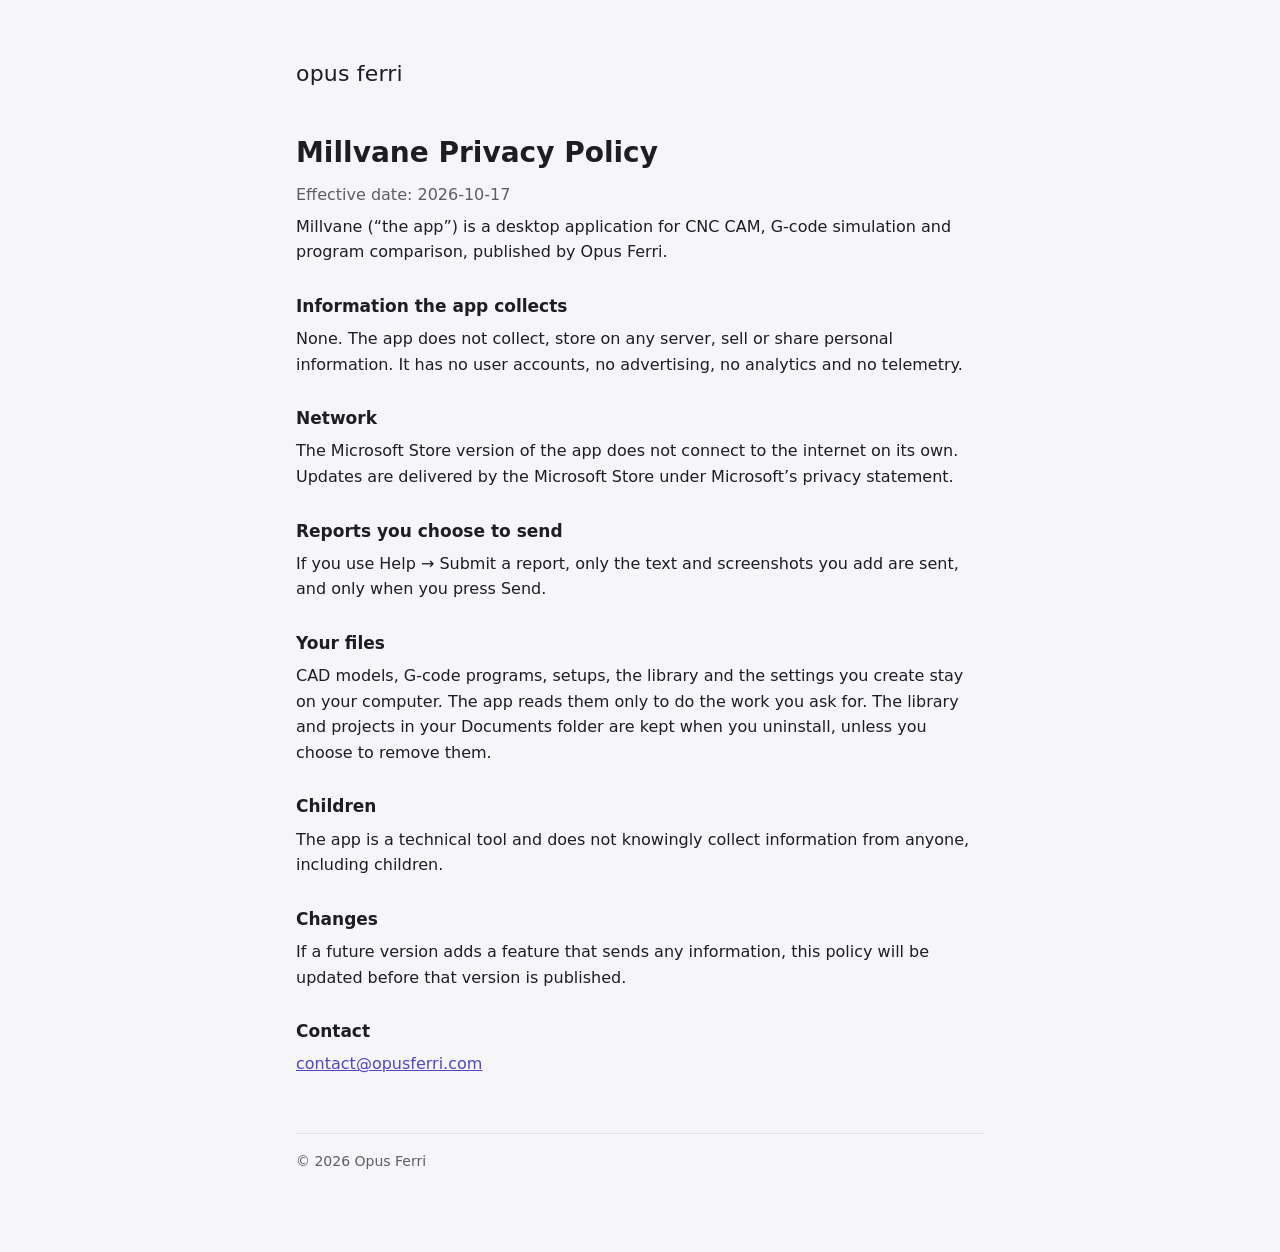
==== privacy/index.html @ 2afd16db "opusferri.com: start page and Millvane privacy policy Co-Authored-By: Claude Opus 5.5 <noreply@anthr" ====
<!doctype html>
<html lang="en"><head><meta charset="utf-8"><meta name="viewport" content="width=device-width,initial-scale=1">
<title>Millvane privacy policy</title><link rel="stylesheet" href="/style.css"></head>
<body><main>
<div class="brand"><a href="/" style="color:inherit;text-decoration:none">opus ferri</a></div>
<h1>Millvane Privacy Policy</h1>
<p class="muted">Effective date: 2026-10-17</p>
<p>Millvane (“the app”) is a desktop application for CNC CAM, G-code simulation and program comparison, published by Opus Ferri.</p>
<h2>Information the app collects</h2>
<p>None. The app does not collect, store on any server, sell or share personal information. It has no user accounts, no advertising, no analytics and no telemetry.</p>
<h2>Network</h2>
<p>The Microsoft Store version of the app does not connect to the internet on its own. Updates are delivered by the Microsoft Store under Microsoft’s privacy statement.</p>
<h2>Reports you choose to send</h2>
<p>If you use Help → Submit a report, only the text and screenshots you add are sent, and only when you press Send.</p>
<h2>Your files</h2>
<p>CAD models, G-code programs, setups, the library and the settings you create stay on your computer. The app reads them only to do the work you ask for. The library and projects in your Documents folder are kept when you uninstall, unless you choose to remove them.</p>
<h2>Children</h2>
<p>The app is a technical tool and does not knowingly collect information from anyone, including children.</p>
<h2>Changes</h2>
<p>If a future version adds a feature that sends any information, this policy will be updated before that version is published.</p>
<h2>Contact</h2>
<p><a href="mailto:contact@opusferri.com">contact@opusferri.com</a></p>
<footer>© 2026 Opus Ferri</footer>
</main></body></html>
---- style.css ----
:root{--bg:#f6f6f8;--fg:#1d1d22;--muted:#5d5d68;--line:#e2e2e8;--accent:#4f46c8}
@media (prefers-color-scheme:dark){:root{--bg:#16161a;--fg:#ececf1;--muted:#a0a0ad;--line:#2c2c34;--accent:#8b84ff}}
*{box-sizing:border-box}html{background:var(--bg)}
body{margin:0;font:16px/1.6 system-ui,-apple-system,"Segoe UI",Roboto,sans-serif;color:var(--fg);background:var(--bg)}
main{max-width:720px;margin:0 auto;padding:56px 16px 80px}
h1{font-size:28px;font-weight:600;margin:0 0 4px}h2{font-size:17px;font-weight:600;margin:28px 0 4px}
p{margin:6px 0}.muted{color:var(--muted)}a{color:var(--accent)}
.brand{font-size:22px;font-weight:500;letter-spacing:.2px;margin-bottom:40px}
footer{margin-top:56px;padding-top:16px;border-top:1px solid var(--line);color:var(--muted);font-size:14px}
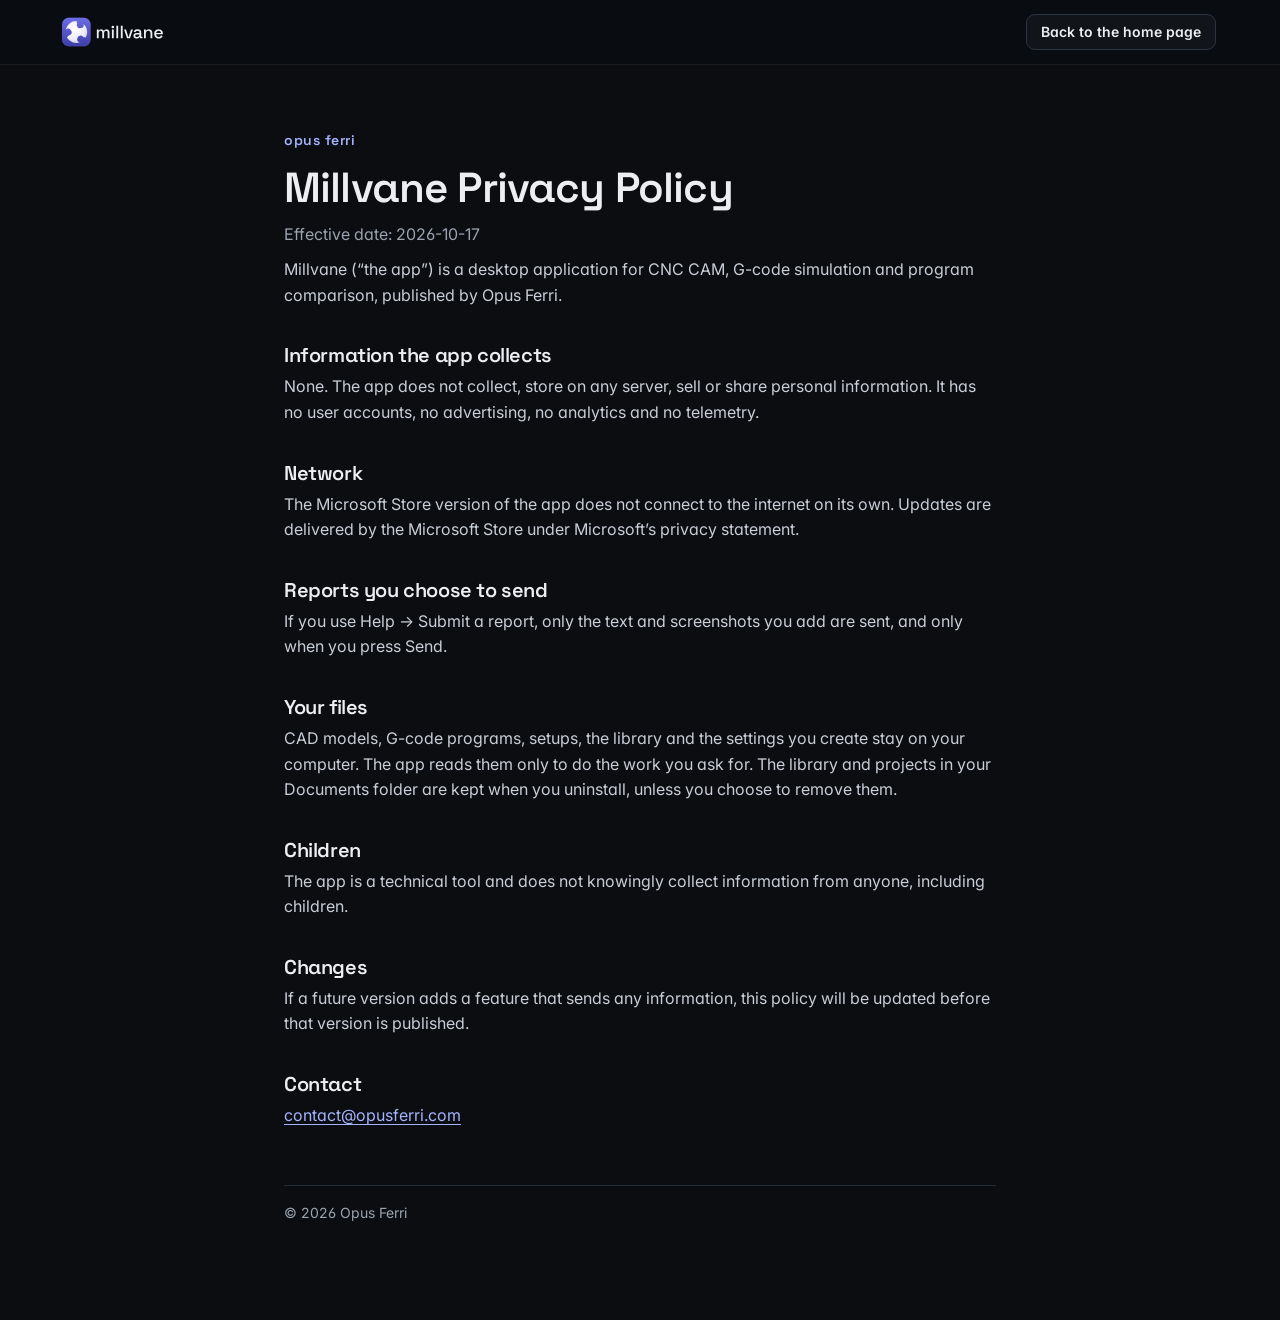
==== commit 2b83d238: "opusferri.com: millvane product site New home page for millvane by opus ferri: hero with a live thre" ====
--- a/privacy/index.html
+++ b/privacy/index.html
@@ -1,7 +1,19 @@
 <!doctype html>
 <html lang="en"><head><meta charset="utf-8"><meta name="viewport" content="width=device-width,initial-scale=1">
-<title>Millvane privacy policy</title><link rel="stylesheet" href="/style.css"></head>
-<body><main>
+<title>Millvane privacy policy</title>
+<meta name="theme-color" content="#0b0d11">
+<link rel="icon" href="/favicon.svg" type="image/svg+xml">
+<link rel="icon" href="/favicon.ico" sizes="any">
+<link rel="apple-touch-icon" href="/apple-touch-icon.png">
+<link rel="stylesheet" href="/style.css"></head>
+<body>
+<header class="nav">
+  <div class="wrap nav-in">
+    <a class="logo" href="/" aria-label="millvane home"><img src="/assets/brand/millvane-dark.svg" alt="millvane" width="388" height="144"></a>
+    <a class="btn btn-sm btn-ghost" href="/">Back to the home page</a>
+  </div>
+</header>
+<main class="doc">
 <div class="brand"><a href="/" style="color:inherit;text-decoration:none">opus ferri</a></div>
 <h1>Millvane Privacy Policy</h1>
 <p class="muted">Effective date: 2026-10-17</p>
--- a/style.css
+++ b/style.css
@@ -1,9 +1,340 @@
-:root{--bg:#f6f6f8;--fg:#1d1d22;--muted:#5d5d68;--line:#e2e2e8;--accent:#4f46c8}
-@media (prefers-color-scheme:dark){:root{--bg:#16161a;--fg:#ececf1;--muted:#a0a0ad;--line:#2c2c34;--accent:#8b84ff}}
-*{box-sizing:border-box}html{background:var(--bg)}
-body{margin:0;font:16px/1.6 system-ui,-apple-system,"Segoe UI",Roboto,sans-serif;color:var(--fg);background:var(--bg)}
-main{max-width:720px;margin:0 auto;padding:56px 16px 80px}
-h1{font-size:28px;font-weight:600;margin:0 0 4px}h2{font-size:17px;font-weight:600;margin:28px 0 4px}
-p{margin:6px 0}.muted{color:var(--muted)}a{color:var(--accent)}
-.brand{font-size:22px;font-weight:500;letter-spacing:.2px;margin-bottom:40px}
-footer{margin-top:56px;padding-top:16px;border-top:1px solid var(--line);color:var(--muted);font-size:14px}
+/* opusferri.com — millvane by opus ferri */
+@font-face{font-family:"Inter";src:url(/fonts/Inter.woff2) format("woff2");font-weight:100 900;font-style:normal;font-display:swap}
+@font-face{font-family:"Space Grotesk";src:url(/fonts/SpaceGrotesk.woff2) format("woff2");font-weight:300 700;font-style:normal;font-display:swap}
+
+:root{
+  --bg:#0b0d11;--bg2:#0f1218;--panel:#141821;--panel2:#191e28;--line:#232935;--line2:#2e3542;
+  --fg:#eceef2;--fg2:#c9ced6;--muted:#9aa3af;--dim:#6f7886;
+  --iris:#5151cd;--iris-hi:#6c6ce6;--iris-l:#a5b4ff;--iris-glow:rgba(108,108,230,.35);
+  --red:#ff5d5f;--yellow:#f5c84b;--blue:#5aa2ff;--green:#5ec48a;
+  --r:14px;--r-sm:9px;
+  --sans:"Inter",system-ui,-apple-system,"Segoe UI",Roboto,sans-serif;
+  --disp:"Space Grotesk","Inter",system-ui,sans-serif;
+  --mono:ui-monospace,"Cascadia Mono","Segoe UI Mono",Consolas,"SFMono-Regular",Menlo,monospace;
+}
+*,*::before,*::after{box-sizing:border-box}
+html{background:var(--bg);scroll-behavior:smooth;-webkit-text-size-adjust:100%;scroll-padding-top:76px}
+@media (prefers-reduced-motion:reduce){html{scroll-behavior:auto}}
+body{margin:0;font:16px/1.6 var(--sans);color:var(--fg);background:var(--bg);overflow-x:hidden;-webkit-font-smoothing:antialiased;font-feature-settings:"cv11","ss01"}
+img,svg,canvas{display:block;max-width:100%}
+a{color:var(--iris-l);text-underline-offset:3px}
+a:hover{color:#c7cfff}
+:focus-visible{outline:2px solid var(--iris-l);outline-offset:3px;border-radius:6px}
+h1,h2,h3{font-family:var(--disp);font-weight:600;letter-spacing:-.02em;line-height:1.1;margin:0}
+p{margin:0 0 1em}
+.sr{position:absolute;width:1px;height:1px;padding:0;margin:-1px;overflow:hidden;clip:rect(0 0 0 0);white-space:nowrap;border:0}
+.skip{position:absolute;left:16px;top:-60px;z-index:100;background:var(--iris);color:#fff;padding:10px 14px;border-radius:8px}
+.skip:focus{top:12px}
+.wrap{max-width:1200px;margin:0 auto;padding:0 24px}
+.narrow{max-width:820px}
+
+/* buttons */
+.btn{display:inline-flex;align-items:center;justify-content:center;gap:8px;min-height:46px;padding:0 22px;border-radius:11px;
+  background:linear-gradient(180deg,var(--iris-hi),var(--iris));color:#fff;font-weight:600;font-size:15px;text-decoration:none;
+  border:1px solid #7a7af0;box-shadow:0 8px 24px -10px var(--iris-glow),inset 0 1px 0 rgba(255,255,255,.18);transition:transform .15s,box-shadow .15s,filter .15s;white-space:nowrap}
+.btn:hover{color:#fff;filter:brightness(1.08);transform:translateY(-1px);box-shadow:0 12px 30px -10px var(--iris-glow),inset 0 1px 0 rgba(255,255,255,.2)}
+.btn-ghost{background:rgba(255,255,255,.03);border-color:var(--line2);box-shadow:none;color:var(--fg)}
+.btn-ghost:hover{background:rgba(255,255,255,.07);box-shadow:none}
+.btn-sm{min-height:36px;padding:0 14px;font-size:14px;border-radius:9px}
+.btn-lg{min-height:54px;padding:0 28px;font-size:16px}
+
+/* nav */
+.nav{position:sticky;top:0;z-index:50;background:rgba(11,13,17,.72);backdrop-filter:saturate(1.4) blur(14px);-webkit-backdrop-filter:saturate(1.4) blur(14px);border-bottom:1px solid rgba(255,255,255,.06)}
+.nav-in{display:flex;align-items:center;justify-content:space-between;height:64px}
+.logo img{height:46px;width:auto;margin-left:-9px}
+.links{display:flex;align-items:center;gap:26px}
+.links a{color:var(--fg2);text-decoration:none;font-size:14.5px;font-weight:500}
+.links a:hover{color:#fff}
+.links a.btn{color:#fff}
+.menu-btn{display:none;background:none;border:1px solid var(--line2);border-radius:9px;width:42px;height:38px;color:var(--fg);cursor:pointer;padding:0}
+.bars,.bars::before,.bars::after{display:block;width:18px;height:2px;background:currentColor;border-radius:2px;margin:auto;position:relative;transition:transform .2s,opacity .2s}
+.bars::before,.bars::after{content:"";position:absolute;left:0}
+.bars::before{top:-6px}.bars::after{top:6px}
+.menu-btn[aria-expanded="true"] .bars{background:transparent}
+.menu-btn[aria-expanded="true"] .bars::before{transform:translateY(6px) rotate(45deg)}
+.menu-btn[aria-expanded="true"] .bars::after{transform:translateY(-6px) rotate(-45deg)}
+
+/* hero */
+.hero{position:relative;padding:64px 0 56px;overflow:hidden}
+.hero-bg{position:absolute;inset:0;pointer-events:none;
+  background:
+    radial-gradient(900px 520px at 78% 38%,rgba(81,81,205,.20),transparent 60%),
+    radial-gradient(700px 400px at 10% 0%,rgba(165,180,255,.07),transparent 60%),
+    linear-gradient(180deg,#0d1016,var(--bg) 90%)}
+.hero-bg::after{content:"";position:absolute;inset:0;
+  background-image:linear-gradient(rgba(255,255,255,.035) 1px,transparent 1px),linear-gradient(90deg,rgba(255,255,255,.035) 1px,transparent 1px);
+  background-size:48px 48px;mask-image:radial-gradient(ellipse 80% 70% at 60% 40%,#000 30%,transparent 80%);-webkit-mask-image:radial-gradient(ellipse 80% 70% at 60% 40%,#000 30%,transparent 80%)}
+.hero-in{position:relative;display:grid;grid-template-columns:minmax(0,1fr) minmax(0,1.22fr);gap:48px;align-items:center}
+.status{display:inline-flex;align-items:center;gap:9px;font-size:13px;font-weight:500;color:var(--fg2);border:1px solid var(--line2);background:rgba(255,255,255,.03);border-radius:99px;padding:5px 13px 5px 11px;margin-bottom:22px}
+.dot{width:8px;height:8px;border-radius:50%;background:var(--iris-l);box-shadow:0 0 0 0 rgba(165,180,255,.6);animation:pulse 2.4s infinite}
+@keyframes pulse{0%{box-shadow:0 0 0 0 rgba(165,180,255,.55)}70%{box-shadow:0 0 0 9px rgba(165,180,255,0)}100%{box-shadow:0 0 0 0 rgba(165,180,255,0)}}
+.hero h1{font-size:clamp(40px,4.6vw,62px);letter-spacing:-.035em;margin-bottom:22px}
+.grad{background:linear-gradient(100deg,#fff 0%,var(--iris-l) 55%,#8b8cf2 100%);-webkit-background-clip:text;background-clip:text;color:transparent}
+.lead{font-size:clamp(17px,1.5vw,19px);color:var(--fg2);max-width:34em;margin-bottom:30px}
+.cta{display:flex;flex-wrap:wrap;gap:12px;margin-bottom:30px}
+.chips{display:flex;flex-wrap:wrap;gap:8px;list-style:none;margin:0;padding:0}
+.chips li{font-size:12.5px;color:var(--muted);border:1px solid var(--line);border-radius:7px;padding:3px 9px;background:rgba(255,255,255,.02)}
+
+.hero-vis{margin:0;min-width:0}
+.stage{display:block;position:relative;aspect-ratio:4/3;border-radius:20px;overflow:hidden;
+  background:radial-gradient(120% 90% at 50% 30%,#1a1f2a 0%,#0e1117 70%);border:1px solid var(--line);
+  box-shadow:0 40px 80px -40px rgba(0,0,0,.8),0 0 0 1px rgba(255,255,255,.02) inset}
+.stage .poster,.stage canvas{position:absolute;inset:0;width:100%;height:100%;object-fit:cover}
+.stage canvas{opacity:0;transition:opacity .6s}
+.stage.live canvas{opacity:1}
+.stage.live .poster{opacity:0;transition:opacity .6s .2s}
+.hud{position:absolute;font-family:var(--mono);font-size:12px;color:var(--fg2);background:rgba(12,14,19,.72);backdrop-filter:blur(8px);-webkit-backdrop-filter:blur(8px);border:1px solid rgba(255,255,255,.08);border-radius:10px}
+.hud-op{left:14px;top:14px;padding:7px 11px;display:flex;flex-wrap:wrap;gap:4px 8px;align-items:center;max-width:calc(100% - 150px)}
+.hud-k{color:#fff;background:var(--iris);border-radius:4px;padding:0 5px;font-weight:600;font-size:11px}
+.hud-t{color:var(--muted);flex-basis:100%}
+.hud-dro{right:14px;top:14px;padding:8px 12px;display:grid;gap:1px;min-width:118px}
+.hud-dro div{display:flex;justify-content:space-between;gap:12px}
+.hud-dro span{color:var(--iris-l);font-weight:600}
+.hud-dro b{font-weight:500;color:#fff;font-variant-numeric:tabular-nums}
+.hud-code{left:14px;bottom:14px;width:min(330px,calc(100% - 28px));padding:0;overflow:hidden}
+.code-h{display:flex;justify-content:space-between;padding:6px 11px;border-bottom:1px solid rgba(255,255,255,.07);color:var(--muted);font-size:11px}
+.sim-on{display:inline-flex;align-items:center;gap:6px;color:var(--iris-l)}
+.sim-on i{width:6px;height:6px;border-radius:50%;background:var(--iris-l);animation:pulse 1.6s infinite}
+.code{list-style:none;margin:0;padding:6px 0;height:calc(7 * 19px + 12px);overflow:hidden;position:relative}
+.code li{height:19px;line-height:19px;padding:0 11px;white-space:nowrap;overflow:hidden;text-overflow:ellipsis;color:#8a93a1}
+.code li.on{background:rgba(81,81,205,.28);color:#fff;box-shadow:inset 2px 0 0 var(--iris-l)}
+.code li .c{color:#6b7484}
+.pause{position:absolute;right:14px;bottom:14px;width:34px;height:34px;border-radius:9px;border:1px solid rgba(255,255,255,.1);background:rgba(12,14,19,.72);color:var(--fg2);cursor:pointer;display:grid;place-items:center;padding:0}
+.pause[hidden]{display:none}
+.pause svg{width:14px;height:14px;fill:currentColor}
+.pause .p2{display:none}
+.pause[aria-pressed="true"] .p1{display:none}.pause[aria-pressed="true"] .p2{display:block}
+.pause:hover{color:#fff}
+
+/* strip */
+.strip{border-top:1px solid var(--line);border-bottom:1px solid var(--line);background:var(--bg2)}
+.strip-in{display:grid;grid-template-columns:repeat(4,1fr)}
+.strip-in div{padding:22px 20px;border-left:1px solid var(--line);display:flex;flex-direction:column;gap:2px}
+.strip-in div:first-child{border-left:0;padding-left:0}
+.strip-in b{font-family:var(--disp);font-weight:600;font-size:17px}
+.strip-in span{font-size:14px;color:var(--muted)}
+
+/* sections */
+.sec{padding:110px 0}
+.sec-alt{background:linear-gradient(180deg,var(--bg2),var(--bg) 100%);border-top:1px solid var(--line)}
+.sec-h{max-width:760px;margin-bottom:54px}
+.eyebrow{font-size:13px;font-weight:600;letter-spacing:.12em;text-transform:uppercase;color:var(--iris-l);margin-bottom:14px}
+.eyebrow .pill{height:36px;width:auto;margin:-8px 0 -8px -8px}
+.sec h2{font-size:clamp(30px,3.6vw,46px);margin-bottom:18px}
+.sec-h p,.split-t>p{color:var(--fg2);font-size:17.5px}
+.ex,.split-t>p.ex{font-size:12px;color:var(--dim);margin:12px 0 0;letter-spacing:.02em}
+
+/* feature grid */
+.grid{display:grid;grid-template-columns:repeat(3,1fr);gap:18px}
+.card{position:relative;background:linear-gradient(180deg,var(--panel2),var(--panel));border:1px solid var(--line);border-radius:var(--r);padding:26px 26px 22px;transition:border-color .2s,transform .2s,box-shadow .2s;overflow:hidden}
+.card::before{content:"";position:absolute;inset:0;background:radial-gradient(400px 160px at var(--mx,50%) -20%,rgba(108,108,230,.14),transparent 70%);opacity:0;transition:opacity .25s;pointer-events:none}
+.card:hover{border-color:#3a4256;transform:translateY(-2px);box-shadow:0 20px 40px -24px rgba(0,0,0,.7)}
+.card:hover::before{opacity:1}
+.card h3{font-size:19px;margin:16px 0 8px}
+.card p{color:var(--muted);font-size:15px;margin:0}
+.ic{width:40px;height:40px;padding:7px;border-radius:10px;background:rgba(81,81,205,.14);border:1px solid rgba(165,180,255,.18);fill:none;stroke:var(--iris-l);stroke-width:1.7;stroke-linecap:round;stroke-linejoin:round}
+
+/* workflow */
+.steps{list-style:none;margin:0;padding:0;display:grid;grid-template-columns:repeat(3,1fr);gap:22px;counter-reset:s;position:relative}
+.step{background:var(--panel);border:1px solid var(--line);border-radius:var(--r);overflow:hidden;display:flex;flex-direction:column}
+.step figure{margin:0;aspect-ratio:3/2;background:radial-gradient(120% 100% at 50% 20%,#1b202b,#0e1117);border-bottom:1px solid var(--line);overflow:hidden}
+.step figure img{width:100%;height:100%;object-fit:cover;transition:transform .8s cubic-bezier(.2,.7,.2,1)}
+.step:hover figure img{transform:scale(1.04)}
+.step-t{padding:22px 24px 24px;position:relative}
+.step-t .n{font-family:var(--mono);font-size:12px;color:var(--iris-l);border:1px solid rgba(165,180,255,.3);border-radius:6px;padding:1px 7px}
+.step-t h3{font-size:22px;margin:14px 0 8px}
+.step-t p{color:var(--muted);font-size:15px;margin:0}
+
+/* split */
+.split{display:grid;grid-template-columns:minmax(0,1fr) minmax(0,1.15fr);gap:64px;align-items:center}
+.split-rev{grid-template-columns:minmax(0,1.15fr) minmax(0,1fr)}
+.ticks{list-style:none;padding:0;margin:22px 0 0;display:grid;gap:10px}
+.ticks li{position:relative;padding-left:28px;color:var(--fg2);font-size:15.5px}
+.ticks li::before{content:"";position:absolute;left:0;top:4px;width:17px;height:17px;border-radius:50%;background:rgba(81,81,205,.22) url("data:image/svg+xml,%3Csvg xmlns='http://www.w3.org/2000/svg' viewBox='0 0 16 16'%3E%3Cpath d='M4.5 8.3l2.2 2.2 4.8-5' fill='none' stroke='%23a5b4ff' stroke-width='1.8' stroke-linecap='round' stroke-linejoin='round'/%3E%3C/svg%3E") center/13px no-repeat}
+
+/* vaneflow svg */
+.vf{margin:0}
+.vf svg{width:100%;height:auto;background:#0d1015;border:1px solid var(--line);border-radius:18px}
+.vf-pocket{fill:#11151c;stroke:#3a4253;stroke-width:1.5}
+#vf-paths .area{fill:none;stroke:rgba(108,108,230,.17);stroke-linecap:round;stroke-linejoin:round}
+#vf-paths .cut{fill:none;stroke:var(--iris-l);stroke-width:1.5;stroke-linecap:round;stroke-linejoin:round}
+#vf-paths .link{fill:none;stroke:#e6e9ff;stroke-width:1.4;stroke-dasharray:3 5;stroke-linecap:round;opacity:.75}
+#vf-paths .fin{fill:none;stroke:#8f96ff;stroke-width:2}
+#vf-tool{fill:rgba(165,180,255,.16);stroke:#fff;stroke-width:1.5}
+.vf figcaption,.shot figcaption{display:flex;flex-wrap:wrap;align-items:center;gap:6px 14px;font-size:13px;color:var(--muted);margin-top:12px}
+.lg{display:inline-block;width:18px;height:3px;border-radius:2px;margin-right:-6px;vertical-align:middle}
+.lg-cut{background:var(--iris-l)}
+.lg-link{background:repeating-linear-gradient(90deg,#e6e9ff 0 3px,transparent 3px 7px)}
+.lg-area{height:10px;background:rgba(108,108,230,.35)}
+
+/* screenshots */
+.shot{margin:0}
+.shot-in{position:relative;border-radius:18px;overflow:hidden;border:1px solid var(--line);background:radial-gradient(120% 90% at 50% 25%,#1b202b,#0d1015 75%)}
+.shot-in img{width:100%;height:auto}
+.tag{position:absolute;font-size:12.5px;font-weight:600;color:#fff;background:rgba(214,58,60,.92);border-radius:8px;padding:5px 10px;white-space:nowrap;box-shadow:0 8px 20px -6px rgba(255,80,80,.5);transform:translate(-50%,-140%)}
+.tag::after{content:"";position:absolute;left:50%;bottom:-5px;width:10px;height:10px;background:inherit;transform:translateX(-50%) rotate(45deg);border-radius:2px}
+.checks{margin-top:26px;border:1px solid var(--line);border-radius:12px;overflow:hidden;background:var(--panel);font-size:14px}
+.checks .row{display:grid;grid-template-columns:62px 1fr auto;gap:12px;padding:10px 14px;border-top:1px solid var(--line);align-items:center}
+.checks .row:first-child{border-top:0}
+.checks .head{font-size:11.5px;text-transform:uppercase;letter-spacing:.08em;color:var(--dim);background:var(--panel2)}
+.checks .row span:first-child{font-family:var(--mono);color:var(--iris-l);font-size:13px}
+.k{font-style:normal;font-size:12px;font-weight:600;border-radius:6px;padding:2px 8px;white-space:nowrap}
+.k-red{background:rgba(255,93,95,.14);color:#ff8a8c}
+.k-blue{background:rgba(64,120,255,.2);color:#9cc0ff}
+.k-yellow{background:rgba(245,200,75,.14);color:#f5d27a}
+
+/* diff */
+.diff{margin-top:26px;border:1px solid var(--line);border-radius:12px;overflow:hidden;font-family:var(--mono);font-size:13px;background:var(--panel)}
+.diff-h,.d-row{display:grid;grid-template-columns:1fr 1fr}
+.diff-h span{padding:8px 14px;font-family:var(--sans);font-size:12px;font-weight:600;color:var(--muted);background:var(--panel2);border-bottom:1px solid var(--line)}
+.diff-h span+span,.d-row code+code{border-left:1px solid var(--line)}
+.d-row code{padding:5px 14px;color:#8d96a4;white-space:nowrap;overflow:hidden;text-overflow:ellipsis;font-family:inherit}
+.d-row.chg code:first-child{background:rgba(255,93,95,.09);color:#ffb0b1}
+.d-row.chg code:last-child{background:rgba(94,196,138,.10);color:#a6e9c2}
+.scale-cap{flex-direction:column;align-items:stretch!important}
+.scale{display:block;height:8px;border-radius:4px;background:linear-gradient(90deg,#f54d48 0%,#61bd85 33%,#4d85fa 66%,#8c5cfa 100%)}
+.scale-l{display:flex;justify-content:space-between;font-size:12px}
+
+/* shop floor */
+.duo{display:grid;grid-template-columns:1.1fr 1fr;gap:22px;align-items:start}
+.sheet{background:#f4f5f8;color:#1b1f27;border-radius:var(--r);overflow:hidden;box-shadow:0 30px 60px -30px rgba(0,0,0,.8);padding-bottom:16px}
+.sheet .ex{color:#7a818c;padding:0 22px}
+.sheet-h{display:flex;justify-content:space-between;align-items:baseline;gap:12px;background:#1c2330;color:#fff;padding:16px 22px}
+.sheet-h b{font-family:var(--disp);font-size:20px}
+.sheet-h span{font-size:13px;color:#c5cbd6}
+.sheet-b{padding:16px 22px 0}
+.kv{display:grid;grid-template-columns:1fr 1fr;gap:0 24px;margin:0 0 6px}
+.kv div{display:flex;justify-content:space-between;gap:10px;border-bottom:1px solid #dfe2e8;padding:6px 0;font-size:14px}
+.kv dt{color:#6b7280}.kv dd{margin:0;text-align:right}
+.sheet-s{font-weight:700;font-size:14px;margin:16px 0 6px;border-bottom:1.5px solid #1c2330;padding-bottom:4px}
+.sheet table{width:100%;border-collapse:collapse;font-size:13.5px}
+.sheet th{text-align:left;font-size:12px;color:#6b7280;font-weight:600;background:#e8ebf0;padding:5px 8px}
+.sheet td{padding:6px 8px;border-bottom:1px solid #e3e6eb}
+.lib{background:linear-gradient(180deg,var(--panel2),var(--panel));border:1px solid var(--line);border-radius:var(--r);padding:18px}
+.lib-h{display:flex;justify-content:space-between;align-items:center;gap:12px;margin-bottom:12px}
+.lib-h b{font-family:var(--disp);font-size:18px}
+.search{font-size:13px;color:var(--dim);border:1px solid var(--line2);border-radius:8px;padding:4px 12px 4px 30px;background:#0f1218 url("data:image/svg+xml,%3Csvg xmlns='http://www.w3.org/2000/svg' viewBox='0 0 16 16'%3E%3Ccircle cx='7' cy='7' r='4.5' fill='none' stroke='%236f7886' stroke-width='1.5'/%3E%3Cpath d='M10.5 10.5l3 3' stroke='%236f7886' stroke-width='1.5' stroke-linecap='round'/%3E%3C/svg%3E") 10px center/14px no-repeat}
+.tools{list-style:none;margin:0 0 16px;padding:0;display:grid;gap:4px}
+.tools li{display:grid;grid-template-columns:38px 1fr auto;gap:10px;align-items:center;padding:8px 10px;border-radius:9px;font-size:14.5px;color:var(--fg2);border:1px solid transparent}
+.tools li.sel{background:rgba(81,81,205,.16);border-color:rgba(165,180,255,.25);color:#fff}
+.tn{font-family:var(--mono);font-size:12.5px;color:var(--iris-l)}
+.tools em{font-style:normal;font-size:12px;color:var(--muted)}
+.lib-s{font-size:12px;text-transform:uppercase;letter-spacing:.08em;color:var(--dim);margin:0 0 8px}
+.cd{display:grid;grid-template-columns:repeat(3,1fr);gap:8px}
+.cd div{background:#0f1218;border:1px solid var(--line);border-radius:10px;padding:9px 12px;display:flex;flex-direction:column}
+.cd span{font-size:12px;color:var(--muted)}
+.cd b{font-weight:600;font-size:15px;font-variant-numeric:tabular-nums}
+
+/* plans */
+.plans{display:grid;grid-template-columns:1fr 1fr;gap:22px;max-width:900px}
+.plan{background:var(--panel);border:1px solid var(--line);border-radius:18px;padding:30px;display:flex;flex-direction:column}
+.plan h3{font-size:26px;margin-bottom:6px}
+.plan .price{font-family:var(--disp);font-size:16px;color:var(--iris-l);margin-bottom:14px}
+.plan>p:not(.price){color:var(--muted)}
+.plan .ticks{margin:6px 0 28px;flex:1}
+.plan .btn{align-self:flex-start}
+.plan-hi{background:linear-gradient(180deg,rgba(81,81,205,.16),var(--panel) 60%);border-color:rgba(165,180,255,.35);box-shadow:0 30px 60px -36px var(--iris-glow)}
+
+/* early access */
+.cta-sec{padding-top:40px}
+.cta-box{display:grid;grid-template-columns:1.4fr 1fr;gap:40px;align-items:center;padding:52px;border-radius:24px;border:1px solid rgba(165,180,255,.28);
+  background:radial-gradient(600px 300px at 90% 10%,rgba(108,108,230,.28),transparent 70%),linear-gradient(135deg,#171b28,#10131a);position:relative;overflow:hidden}
+.cta-box::after{content:"";position:absolute;right:-60px;bottom:-60px;width:300px;height:300px;background:url(/assets/brand/icon.svg) center/contain no-repeat;opacity:.07;transform:rotate(-12deg);pointer-events:none}
+.cta-box h2{margin-bottom:14px}
+.cta-t p{color:var(--fg2)}
+.small{font-size:14px;color:var(--muted)!important}
+.cta-act{display:flex;flex-direction:column;align-items:flex-start;gap:12px;position:relative;z-index:1}
+.mail{font-family:var(--mono);font-size:14px}
+
+/* faq */
+#faq h2{margin-bottom:28px}
+.faq{display:grid;gap:10px}
+.faq details{background:var(--panel);border:1px solid var(--line);border-radius:12px;padding:0 20px}
+.faq summary{cursor:pointer;list-style:none;padding:18px 30px 18px 0;font-weight:600;position:relative}
+.faq summary::-webkit-details-marker{display:none}
+.faq summary::after{content:"";position:absolute;right:2px;top:50%;width:9px;height:9px;border-right:2px solid var(--muted);border-bottom:2px solid var(--muted);transform:translateY(-70%) rotate(45deg);transition:transform .2s}
+.faq details[open] summary::after{transform:translateY(-30%) rotate(-135deg)}
+.faq details p{color:var(--fg2);margin:0 0 18px}
+
+/* footer */
+.foot{border-top:1px solid var(--line);padding:40px 0 34px;background:var(--bg2)}
+.foot-in{display:grid;grid-template-columns:auto 1fr;gap:12px 40px;align-items:center}
+.foot-brand img{height:84px;width:auto;margin-left:-14px}
+.foot-links{display:flex;flex-wrap:wrap;justify-content:flex-end;gap:10px 24px}
+.foot-links a{color:var(--fg2);text-decoration:none;font-size:14px}
+.foot-links a:hover{color:#fff}
+.copy{grid-column:1/-1;font-size:13px;color:var(--dim);margin:12px 0 0;padding-top:18px;border-top:1px solid var(--line)}
+
+/* reveal on scroll */
+.js .reveal{opacity:0;transform:translateY(18px);transition:opacity .7s cubic-bezier(.2,.7,.2,1),transform .7s cubic-bezier(.2,.7,.2,1)}
+.js .reveal.in{opacity:1;transform:none}
+@media (prefers-reduced-motion:reduce){
+  .js .reveal{opacity:1;transform:none;transition:none}
+  .dot,.sim-on i{animation:none}
+  .btn,.card,.step figure img{transition:none}
+}
+
+/* privacy / documents */
+.doc{max-width:760px;margin:0 auto;padding:64px 24px 96px}
+.doc h1{font-size:clamp(30px,4vw,42px);margin-bottom:10px}
+.doc h2{font-size:20px;margin:36px 0 8px}
+.doc p{color:var(--fg2);margin:0 0 10px}
+.doc .muted{color:var(--muted)}
+.doc footer{margin-top:56px;padding-top:16px;border-top:1px solid var(--line);color:var(--muted);font-size:14px}
+.doc .brand{font-family:var(--disp);font-size:14px;font-weight:600;letter-spacing:.04em;color:var(--iris-l);margin-bottom:14px}
+
+/* responsive */
+@media (max-width:1060px){
+  .hero-in{grid-template-columns:1fr;gap:36px}
+  .hero-copy{max-width:680px}
+  .grid{grid-template-columns:1fr 1fr}
+  .split,.split-rev{grid-template-columns:1fr;gap:40px}
+  .split-rev .shot{order:2}
+  .duo{grid-template-columns:1fr}
+  .cta-box{grid-template-columns:1fr;padding:40px}
+}
+@media (max-width:860px){
+  .menu-btn{display:block}
+  .links{position:absolute;left:0;right:0;top:64px;flex-direction:column;align-items:stretch;gap:0;padding:8px 16px 18px;background:#0d1016;box-shadow:0 30px 40px -10px rgba(0,0,0,.7);border-bottom:1px solid var(--line);display:none}
+  .links.open{display:flex}
+  .links a{padding:12px 4px;border-bottom:1px solid var(--line);font-size:16px}
+  .links a.btn{margin-top:14px;border-bottom:1px solid #7a7af0}
+  .steps{grid-template-columns:1fr}
+  .strip-in{grid-template-columns:1fr 1fr}
+  .strip-in div{padding:18px 16px}
+  .strip-in div:nth-child(3){border-left:0;padding-left:0}
+  .strip-in div:nth-child(n+3){border-top:1px solid var(--line)}
+  .foot-in{grid-template-columns:1fr}
+  .foot-links{justify-content:flex-start}
+}
+@media (max-width:600px){
+  .wrap{padding:0 16px}
+  .doc{padding:40px 16px 72px}
+  .sec{padding:76px 0}
+  .hero{padding:36px 0 40px}
+  .grid{grid-template-columns:1fr}
+  .stage{aspect-ratio:4/4.4;border-radius:16px}
+  .hud{font-size:11px}
+  .hud-op{left:10px;top:10px;max-width:calc(100% - 128px)}
+  .hud-dro{right:10px;top:10px;min-width:100px;padding:6px 9px}
+  .hud-code{left:10px;bottom:10px;width:calc(100% - 64px)}
+  .code{height:calc(4 * 19px + 12px)}
+  .pause{right:10px;bottom:10px}
+  .cta-box{padding:30px 22px;border-radius:18px}
+  .plan{padding:24px}
+  .plans{grid-template-columns:1fr}
+  .kv{grid-template-columns:1fr}
+  .cd{grid-template-columns:1fr 1fr}
+  .checks .row{grid-template-columns:52px 1fr;}
+  .checks .row span:last-child{grid-column:2}
+  .checks .head span:last-child{display:none}
+  .diff{font-size:11.5px}
+  .d-row code{padding:5px 9px}
+  .sheet-h{flex-direction:column;gap:2px}
+  .sheet-b,.sheet-h{padding-left:16px;padding-right:16px}
+  .sheet .ex{padding:0 16px}
+  .sheet table{font-size:12.5px}
+  .sheet th,.sheet td{padding:5px 5px}
+  .logo img{height:42px}
+}
+
